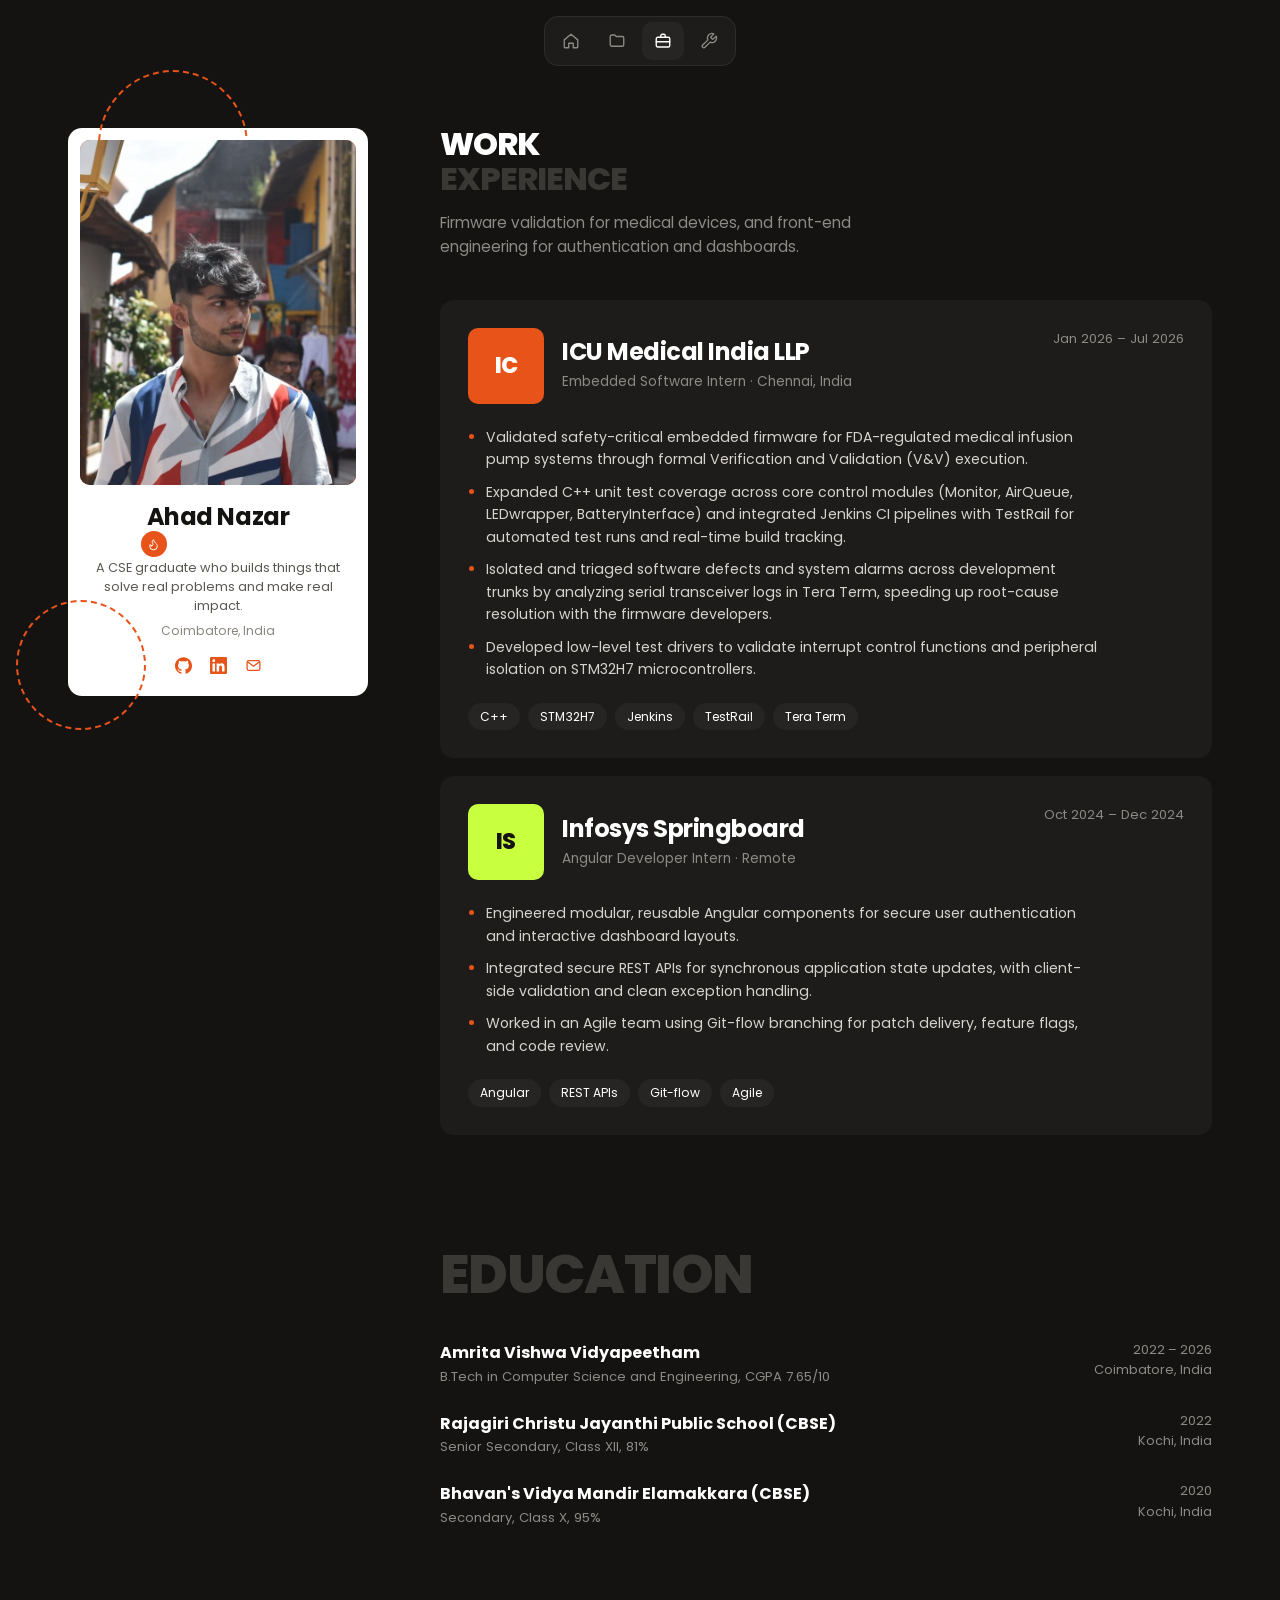
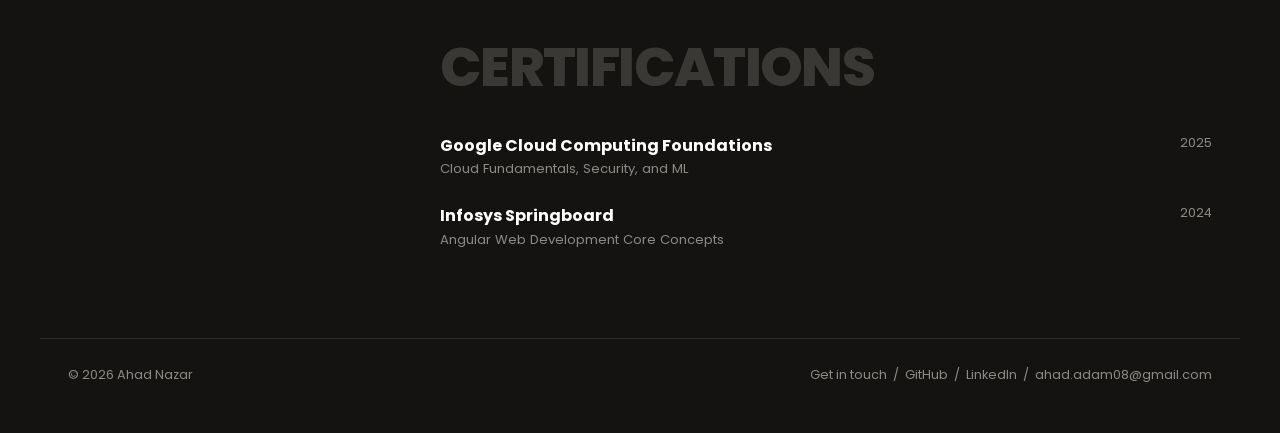
==== experience.html @ 1695bdd3 "Add portfolio" ====
<!DOCTYPE html>
<html lang="en">
<head>
<meta charset="utf-8">
<meta name="viewport" content="width=device-width, initial-scale=1">
<title>Experience | Ahad Nazar</title>
<meta name="description" content="Work experience, education, and certifications of Ahad Nazar.">
<meta property="og:title" content="Experience | Ahad Nazar">
<meta property="og:description" content="Work experience, education, and certifications of Ahad Nazar.">
<meta property="og:type" content="website">
<meta name="theme-color" content="#141312">
<link rel="icon" href="data:image/svg+xml,%3Csvg xmlns='http://www.w3.org/2000/svg' viewBox='0 0 64 64'%3E%3Crect width='64' height='64' rx='16' fill='%23e8531a'/%3E%3Ctext x='32' y='45' font-family='Arial' font-weight='800' font-size='36' text-anchor='middle' fill='%23141312'%3EA%3C/text%3E%3C/svg%3E">
<link rel="preconnect" href="https://fonts.googleapis.com">
<link rel="preconnect" href="https://fonts.gstatic.com" crossorigin>
<link href="https://fonts.googleapis.com/css2?family=Poppins:wght@400;500;600;700;800&display=swap" rel="stylesheet">
<link rel="stylesheet" href="css/style.css">
<script>document.documentElement.classList.add("js")</script>
</head>
<body>
<nav class="nav" aria-label="Main"><a href="index.html" data-label="Home" aria-label="Home"><svg class="" viewBox="0 0 24 24" fill="none" stroke="currentColor" stroke-width="1.8" stroke-linecap="round" stroke-linejoin="round" aria-hidden="true"><path d="M3 10.5 12 3l9 7.5V20a1 1 0 0 1-1 1h-5v-6H9v6H4a1 1 0 0 1-1-1z"/></svg></a><a href="projects.html" data-label="Projects" aria-label="Projects"><svg class="" viewBox="0 0 24 24" fill="none" stroke="currentColor" stroke-width="1.8" stroke-linecap="round" stroke-linejoin="round" aria-hidden="true"><path d="M3 6a2 2 0 0 1 2-2h4l2 2h8a2 2 0 0 1 2 2v9a2 2 0 0 1-2 2H5a2 2 0 0 1-2-2z"/></svg></a><a href="experience.html" data-label="Experience" aria-label="Experience" aria-current="page"><svg class="" viewBox="0 0 24 24" fill="none" stroke="currentColor" stroke-width="1.8" stroke-linecap="round" stroke-linejoin="round" aria-hidden="true"><rect x="3" y="7" width="18" height="13" rx="2"/><path d="M9 7V5a2 2 0 0 1 2-2h2a2 2 0 0 1 2 2v2M3 13h18"/></svg></a><a href="skills.html" data-label="Skills" aria-label="Skills"><svg class="" viewBox="0 0 24 24" fill="none" stroke="currentColor" stroke-width="1.8" stroke-linecap="round" stroke-linejoin="round" aria-hidden="true"><path d="M14.7 6.3a1 1 0 0 0 0 1.4l1.6 1.6a1 1 0 0 0 1.4 0l3.77-3.77a6 6 0 0 1-7.94 7.94l-6.91 6.91a2.12 2.12 0 0 1-3-3l6.91-6.91a6 6 0 0 1 7.94-7.94l-3.76 3.76z"/></svg></a></nav>

<div class="shell">
  <aside class="profile">
    <div class="profile-card">
      <span class="arc a" aria-hidden="true"></span>
      <span class="arc b" aria-hidden="true"></span>
      <div class="photo">
        <span class="initials" aria-hidden="true">AN</span>
        <img src="assets/photo.jpg" alt="Portrait of Ahad Nazar" onerror="this.remove()">
      </div>
      <div class="profile-body">
        <h2>Ahad Nazar</h2>
        <span class="flame" aria-hidden="true"><svg class="" viewBox="0 0 24 24" fill="none" stroke="currentColor" stroke-width="1.8" stroke-linecap="round" stroke-linejoin="round" aria-hidden="true"><path d="M8.5 14.5A2.5 2.5 0 0 0 11 12c0-1.38-.5-2-1-3-1.072-2.143-.224-4.054 2-6 .5 2.5 2 4.9 4 6.5 2 1.6 3 3.5 3 5.5a7 7 0 1 1-14 0c0-1.153.433-2.294 1-3a2.5 2.5 0 0 0 2.5 2.5z"/></svg></span>
        <p class="tagline">A CSE graduate who builds things that solve real problems and make real impact.</p>
        <p class="meta">Coimbatore, India</p>
        <div class="socials">
          <a href="https://github.com/ahadnazar10" target="_blank" rel="noopener" aria-label="GitHub"><svg viewBox="0 0 24 24" fill="currentColor" aria-hidden="true"><path d="M12 .297c-6.63 0-12 5.373-12 12 0 5.303 3.438 9.8 8.205 11.385.6.113.82-.258.82-.577 0-.285-.01-1.04-.015-2.04-3.338.724-4.042-1.61-4.042-1.61C4.422 18.07 3.633 17.7 3.633 17.7c-1.087-.744.084-.729.084-.729 1.205.084 1.838 1.236 1.838 1.236 1.07 1.835 2.809 1.305 3.495.998.108-.776.417-1.305.76-1.605-2.665-.3-5.466-1.332-5.466-5.93 0-1.31.465-2.38 1.235-3.22-.135-.303-.54-1.523.105-3.176 0 0 1.005-.322 3.3 1.23.96-.267 1.98-.399 3-.405 1.02.006 2.04.138 3 .405 2.28-1.552 3.285-1.23 3.285-1.23.645 1.653.24 2.873.12 3.176.765.84 1.23 1.91 1.23 3.22 0 4.61-2.805 5.625-5.475 5.92.42.36.81 1.096.81 2.22 0 1.606-.015 2.896-.015 3.286 0 .315.21.69.825.57C20.565 22.092 24 17.592 24 12.297c0-6.627-5.373-12-12-12"/></svg></a>
          <a href="https://linkedin.com/in/ahad-nazar-0b8946335" target="_blank" rel="noopener" aria-label="LinkedIn"><svg viewBox="0 0 24 24" fill="currentColor" aria-hidden="true"><path d="M20.447 20.452h-3.554v-5.569c0-1.328-.027-3.037-1.852-3.037-1.853 0-2.136 1.445-2.136 2.939v5.667H9.351V9h3.414v1.561h.046c.477-.9 1.637-1.85 3.37-1.85 3.601 0 4.267 2.37 4.267 5.455v6.286zM5.337 7.433c-1.144 0-2.063-.926-2.063-2.065 0-1.138.92-2.063 2.063-2.063 1.14 0 2.064.925 2.064 2.063 0 1.139-.925 2.065-2.064 2.065zm1.782 13.019H3.555V9h3.564v11.452zM22.225 0H1.771C.792 0 0 .774 0 1.729v20.542C0 23.227.792 24 1.771 24h20.451C23.2 24 24 23.227 24 22.271V1.729C24 .774 23.2 0 22.222 0h.003z"/></svg></a>
          <a href="mailto:ahad.adam08@gmail.com" aria-label="Email"><svg viewBox="0 0 24 24" fill="none" stroke="currentColor" stroke-width="1.8" stroke-linecap="round" stroke-linejoin="round" aria-hidden="true"><rect x="3" y="5" width="18" height="14" rx="2.5"/><path d="m4 7 8 6 8-6"/></svg></a>
        </div>
      </div>
    </div>
  </aside>
  <main>

    <h1 class="title page-title"><span class="line"><span class="w">WORK</span></span><span class="line dim"><span class="w">EXPERIENCE</span></span></h1>
    <p class="page-intro reveal">Firmware validation for medical devices, and front-end engineering for authentication and dashboards.</p>
    <article class="detail reveal"><div class="detail-head"><div class="thumb o">IC</div><div class="grow"><h3>ICU Medical India LLP</h3><p class="sub">Embedded Software Intern &middot; Chennai, India</p></div><span class="when">Jan 2026 – Jul 2026</span></div><ul><li>Validated safety-critical embedded firmware for FDA-regulated medical infusion pump systems through formal Verification and Validation (V&amp;V) execution.</li><li>Expanded C++ unit test coverage across core control modules (Monitor, AirQueue, LEDwrapper, BatteryInterface) and integrated Jenkins CI pipelines with TestRail for automated test runs and real-time build tracking.</li><li>Isolated and triaged software defects and system alarms across development trunks by analyzing serial transceiver logs in Tera Term, speeding up root-cause resolution with the firmware developers.</li><li>Developed low-level test drivers to validate interrupt control functions and peripheral isolation on STM32H7 microcontrollers.</li></ul><div class="chips"><span class="chip">C++</span><span class="chip">STM32H7</span><span class="chip">Jenkins</span><span class="chip">TestRail</span><span class="chip">Tera Term</span></div></article><article class="detail reveal"><div class="detail-head"><div class="thumb l">IS</div><div class="grow"><h3>Infosys Springboard</h3><p class="sub">Angular Developer Intern &middot; Remote</p></div><span class="when">Oct 2024 – Dec 2024</span></div><ul><li>Engineered modular, reusable Angular components for secure user authentication and interactive dashboard layouts.</li><li>Integrated secure REST APIs for synchronous application state updates, with client-side validation and clean exception handling.</li><li>Worked in an Agile team using Git-flow branching for patch delivery, feature flags, and code review.</li></ul><div class="chips"><span class="chip">Angular</span><span class="chip">REST APIs</span><span class="chip">Git-flow</span><span class="chip">Agile</span></div></article>
    <section class="section"><h2 class="title section-title"><span class="line"><span class="w"></span></span><span class="line dim"><span class="w">EDUCATION</span></span></h2><div class="edu"><div class="row reveal"><div><h3>Amrita Vishwa Vidyapeetham</h3><p class="sub">B.Tech in Computer Science and Engineering, CGPA 7.65/10</p></div><span class="when">2022 – 2026<br>Coimbatore, India</span></div><div class="row reveal"><div><h3>Rajagiri Christu Jayanthi Public School (CBSE)</h3><p class="sub">Senior Secondary, Class XII, 81%</p></div><span class="when">2022<br>Kochi, India</span></div><div class="row reveal"><div><h3>Bhavan&#x27;s Vidya Mandir Elamakkara (CBSE)</h3><p class="sub">Secondary, Class X, 95%</p></div><span class="when">2020<br>Kochi, India</span></div></div></section>
    <section class="section"><h2 class="title section-title"><span class="line"><span class="w"></span></span><span class="line dim"><span class="w">CERTIFICATIONS</span></span></h2><div class="edu"><div class="row reveal"><div><h3>Google Cloud Computing Foundations</h3><p class="sub">Cloud Fundamentals, Security, and ML</p></div><span class="when">2025</span></div><div class="row reveal"><div><h3>Infosys Springboard</h3><p class="sub">Angular Web Development Core Concepts</p></div><span class="when">2024</span></div></div></section>
  </main>
</div>

<footer class="footer">
  <span>&copy; <span data-year>2026</span> Ahad Nazar</span>
  <span><a href="index.html#contact">Get in touch</a> &nbsp;/&nbsp; <a href="https://github.com/ahadnazar10" target="_blank" rel="noopener">GitHub</a> &nbsp;/&nbsp; <a href="https://linkedin.com/in/ahad-nazar-0b8946335" target="_blank" rel="noopener">LinkedIn</a> &nbsp;/&nbsp; <a href="mailto:ahad.adam08@gmail.com">ahad.adam08@gmail.com</a></span>
</footer>
<script src="js/main.js"></script>
</body>
</html>
---- css/style.css ----
/* ==========================================================
   Ahad Nazar — Portfolio
   Edit the variables below to re-theme the whole site.
   ========================================================== */
:root {
  --bg: #141312;
  --surface: #1d1c1a;
  --surface-2: #272523;
  --line: #2f2d2a;
  --text: #ffffff;
  --muted: #8d8984;
  --dim: #3a3835;          /* second word of every heading */
  --orange: #e8531a;
  --lime: #c8ff3e;
  --ink: #141312;
  --card: #ffffff;
  --ease: cubic-bezier(.2, .8, .2, 1);
  --font: "Poppins", system-ui, -apple-system, "Segoe UI", Roboto, sans-serif;
}

@view-transition { navigation: auto; }

*, *::before, *::after { box-sizing: border-box; }
html { scroll-behavior: smooth; -webkit-text-size-adjust: 100%; }
body {
  margin: 0; background: var(--bg); color: var(--text);
  font-family: var(--font); font-size: 1rem; line-height: 1.6;
  -webkit-font-smoothing: antialiased; overflow-x: hidden;
}
img, svg { max-width: 100%; }
a { color: inherit; text-decoration: none; }
p { margin: 0; }
h1, h2, h3 { margin: 0; font-weight: 700; }
:focus-visible { outline: 2px solid var(--lime); outline-offset: 3px; border-radius: 6px; }
::selection { background: var(--orange); color: #fff; }

/* ---------- Icon-only navigation ---------- */
.nav {
  position: fixed; top: 16px; left: 50%; transform: translateX(-50%);
  z-index: 50; display: flex; gap: 4px; padding: 5px;
  background: var(--surface); border: 1px solid var(--line); border-radius: 14px;
  animation: navIn .7s var(--ease) both;
}
.nav a {
  position: relative; width: 42px; height: 38px; display: grid; place-items: center;
  border-radius: 10px; color: var(--muted); transition: color .2s, background .2s, transform .2s;
}
.nav a svg { width: 18px; height: 18px; }
.nav a:hover { color: #fff; transform: translateY(-2px); }
.nav a[aria-current="page"] { background: var(--surface-2); color: #fff; }
.nav a::after {
  content: attr(data-label); position: absolute; top: calc(100% + 10px); left: 50%;
  transform: translate(-50%, -4px); opacity: 0; pointer-events: none; white-space: nowrap;
  background: #fff; color: var(--ink); font-size: .72rem; font-weight: 600;
  padding: 4px 10px; border-radius: 7px; transition: opacity .2s, transform .2s;
}
.nav a:hover::after, .nav a:focus-visible::after { opacity: 1; transform: translate(-50%, 0); }
@keyframes navIn { from { opacity: 0; transform: translate(-50%, -24px); } to { opacity: 1; transform: translate(-50%, 0); } }

/* ---------- Page shell ---------- */
.shell {
  max-width: 1200px; margin: 0 auto; padding: 128px 28px 40px;
  display: grid; grid-template-columns: 300px minmax(0, 1fr); gap: 72px; align-items: start;
}
main { min-width: 0; }

/* ---------- Profile card ---------- */
.profile { position: sticky; top: 100px; animation: cardIn 1s var(--ease) .1s both; }
@keyframes cardIn {
  from { opacity: 0; transform: translateY(-36px) rotate(-3deg); }
  to   { opacity: 1; transform: none; }
}
.profile-card {
  position: relative; background: var(--card); color: var(--ink);
  border-radius: 14px; padding: 12px 12px 22px; text-align: center;
  transition: transform .25s ease-out; will-change: transform;
}
.arc {
  position: absolute; border: 2px dashed var(--orange); border-radius: 50%;
  z-index: 0; pointer-events: none; animation: spin 40s linear infinite;
}
.arc.a { width: 150px; height: 150px; top: -58px; left: 30px; }
.arc.b { width: 130px; height: 130px; bottom: -34px; left: -52px; animation-direction: reverse; animation-duration: 55s; }
@keyframes spin { to { transform: rotate(360deg); } }

.photo {
  position: relative; z-index: 1; aspect-ratio: 4 / 5; border-radius: 10px; overflow: hidden;
  background: radial-gradient(120% 90% at 50% 15%, #e8531a 0%, #b8360a 55%, #7a2205 100%);
  display: grid; place-items: end center;
}
.photo .initials {
  font-weight: 800; font-size: 6.6rem; line-height: .8; letter-spacing: -.05em;
  color: var(--ink); padding-bottom: 8px; animation: float 5s ease-in-out infinite;
}
@keyframes float { 50% { transform: translateY(-6px); } }
.photo img { position: absolute; inset: 0; width: 100%; height: 100%; object-fit: cover; object-position: 50% 25%; }

.profile-body { position: relative; z-index: 1; padding: 18px 8px 0; }
.profile-body h2 { font-size: 1.5rem; font-weight: 700; letter-spacing: -.02em; line-height: 1.2; }
.flame {
  position: absolute; left: 22%; top: 46px; width: 26px; height: 26px; border-radius: 50%;
  background: var(--orange); color: #fff; display: grid; place-items: center;
  animation: pulse 2.2s ease-in-out infinite;
}
.flame svg { width: 13px; height: 13px; }
@keyframes pulse {
  0%, 100% { box-shadow: 0 0 0 0 rgba(232, 83, 26, .55); }
  50% { box-shadow: 0 0 0 9px rgba(232, 83, 26, 0); }
}
.tagline { margin-top: 26px; color: #5b5853; font-size: .8rem; line-height: 1.5; }
.meta { margin-top: 6px; color: #8a867f; font-size: .76rem; }
.socials { display: flex; justify-content: center; gap: 18px; margin-top: 16px; }
.socials a { color: var(--orange); display: grid; place-items: center; transition: transform .25s var(--ease), color .2s; }
.socials a:hover { transform: translateY(-4px) scale(1.15); color: var(--ink); }
.socials svg { width: 17px; height: 17px; }

/* ---------- Titles (masked line reveal) ---------- */
.title { text-transform: uppercase; font-weight: 800; letter-spacing: -.03em; line-height: 1; }
.title .line { display: block; overflow: hidden; padding-bottom: .08em; }
.title .line.dim { color: var(--dim); }
.title .w { display: block; }
.js .title .w { transform: translateY(110%); }
.js .title.in .w { transform: none; transition: transform .95s var(--ease); }
.js .title.in .line:nth-child(2) .w { transition-delay: .12s; }
.js .title.in .line:nth-child(3) .w { transition-delay: .24s; }

.hero .title { font-size: clamp(2.3rem, 7vw, 5rem); line-height: .98; }
.section-title { font-size: clamp(2.2rem, 5vw, 3.4rem); margin-bottom: 34px; }
.page-title { margin-bottom: 14px; }
.page-intro { color: var(--muted); max-width: 52ch; margin-bottom: 40px; font-size: .95rem; }

/* ---------- Scroll / load reveal ---------- */
.js .reveal { opacity: 0; transform: translateY(28px); }
.js .reveal.in {
  opacity: 1; transform: none;
  transition: opacity .8s var(--ease), transform .8s var(--ease);
  transition-delay: calc(var(--i, 0) * 90ms);
}

/* ---------- Hero ---------- */
.lead { margin-top: 22px; max-width: 44ch; font-size: .86rem; color: var(--muted); line-height: 1.7; }
.stats { display: flex; gap: 34px; margin-top: 40px; flex-wrap: wrap; }
.stat .num { font-size: clamp(2.2rem, 4.2vw, 3rem); font-weight: 600; letter-spacing: -.03em; line-height: 1; }
.stat .label { margin-top: 8px; font-size: .62rem; letter-spacing: .06em; text-transform: uppercase; color: var(--muted); line-height: 1.4; }

.cards { display: grid; grid-template-columns: 1fr 1fr; gap: 16px; margin-top: 44px; }
.link-card {
  position: relative; overflow: hidden; min-height: 150px; padding: 18px 18px 16px;
  border-radius: 8px; display: flex; flex-direction: column; justify-content: space-between;
  transition: transform .4s var(--ease), box-shadow .4s var(--ease);
}
.link-card::before { content: ""; position: absolute; inset: 0; background-repeat: repeat; animation: drift 14s linear infinite; }
.link-card > * { position: relative; }
.link-card:hover { transform: translateY(-8px) rotate(-.6deg); }
.link-card.orange { background: var(--orange); color: #fff; }
.link-card.orange:hover { box-shadow: 0 18px 40px -14px rgba(232, 83, 26, .6); }
.link-card.orange::before {
  background-image: url("data:image/svg+xml,%3Csvg xmlns='http://www.w3.org/2000/svg' width='180' height='70'%3E%3Cpath d='M0 35Q45 0 90 35T180 35' fill='none' stroke='white' stroke-opacity='.2' stroke-width='3'/%3E%3C/svg%3E");
}
.link-card.lime { background: var(--lime); color: var(--ink); }
.link-card.lime:hover { box-shadow: 0 18px 40px -14px rgba(200, 255, 62, .5); }
.link-card.lime::before {
  background-image: url("data:image/svg+xml,%3Csvg xmlns='http://www.w3.org/2000/svg' width='120' height='120'%3E%3Cpolyline points='0,70 30,20 60,70 90,20 120,70' fill='none' stroke='%231a6b52' stroke-opacity='.22' stroke-width='6'/%3E%3C/svg%3E");
}
@keyframes drift { to { background-position: 180px 0; } }
.link-card .ic { width: 22px; height: 22px; }
.link-card .bottom { display: flex; justify-content: space-between; align-items: flex-end; gap: 12px; }
.link-card .txt { font-size: .82rem; font-weight: 600; text-transform: uppercase; line-height: 1.35; letter-spacing: .01em; }
.link-card .btn-sq {
  flex: none; width: 26px; height: 26px; border: 1.5px solid currentColor; border-radius: 6px;
  display: grid; place-items: center; transition: background .25s, color .25s, transform .3s var(--ease);
}
.link-card .btn-sq svg { width: 13px; height: 13px; }
.link-card.orange:hover .btn-sq { background: #fff; color: var(--orange); transform: translateX(4px); }
.link-card.lime:hover .btn-sq { background: var(--ink); color: var(--lime); transform: translateX(4px); }

/* ---------- Sections and item rows ---------- */
.section { margin-top: 108px; }
.items { display: grid; gap: 26px; }
.item {
  display: grid; grid-template-columns: 76px minmax(0, 1fr) auto; gap: 8px 20px; align-items: center;
}
.item .thumb { transition: transform .45s var(--ease); }
.item:hover .thumb { transform: scale(1.08) rotate(-3deg); }
.item h3 { font-size: 1.05rem; font-weight: 700; letter-spacing: -.01em; line-height: 1.25; transition: color .2s; }
.item:hover h3 { color: var(--orange); }
.item .sub { color: var(--muted); font-size: .8rem; margin-top: 2px; }
.item .desc { color: var(--muted); font-size: .8rem; margin-top: 6px; max-width: 60ch; }
.item .arr { align-self: start; color: var(--orange); width: 16px; height: 16px; transition: transform .3s var(--ease); }
.item:hover .arr { transform: translate(4px, -4px); }
.item.static { grid-template-columns: minmax(0, 1fr); }

.thumb {
  width: 76px; height: 76px; border-radius: 10px; overflow: hidden; flex: none;
  display: grid; place-items: center; font-weight: 800; font-size: 1.4rem; letter-spacing: -.04em; color: var(--ink);
}
.thumb svg { width: 100%; height: 100%; display: block; }
.thumb.o { background: var(--orange); color: #fff; }
.thumb.l { background: var(--lime); }
.thumb.w { background: #fff; }

/* thumbnail micro-animations */
.sig { fill: #3a3835; animation: sig 3.6s infinite; }
.sig.s2 { animation-delay: 1.2s; } .sig.s3 { animation-delay: 2.4s; }
@keyframes sig { 0%, 30% { fill: #e8531a; } 33%, 100% { fill: #3a3835; } }
.car { animation: car 4.2s linear infinite; }
@keyframes car { from { transform: translateX(0); } to { transform: translateX(120px); } }
.ping { transform-box: fill-box; transform-origin: center; animation: ping 2.4s ease-out infinite; }
@keyframes ping { from { transform: scale(1); opacity: .8; } to { transform: scale(2.1); opacity: 0; } }

.pill {
  display: inline-block; margin-top: 10px; padding: 2px 11px; border-radius: 999px;
  border: 1px solid var(--orange); color: var(--orange); font-size: .7rem; font-weight: 500;
}

/* ---------- Tools ---------- */
.tools { display: grid; grid-template-columns: repeat(2, minmax(0, 1fr)); gap: 12px; }
.tool {
  display: flex; align-items: center; gap: 14px; padding: 12px; border-radius: 12px;
  background: var(--surface); border: 1px solid transparent;
  transition: transform .3s var(--ease), border-color .3s, background .3s;
}
.tool:hover { transform: translateY(-4px); border-color: var(--line); background: var(--surface-2); }
.tool .thumb { width: 44px; height: 44px; border-radius: 10px; font-size: .85rem; }
.tool b { display: block; font-weight: 600; font-size: .92rem; line-height: 1.25; }
.tool small { color: var(--muted); font-size: .76rem; }
.tools-group { margin-top: 44px; }
.tools-group:first-of-type { margin-top: 0; }
.tools-group h3 { font-size: .95rem; margin-bottom: 14px; color: var(--muted); font-weight: 600; }
.see-all { display: inline-block; margin-top: 20px; color: var(--orange); font-size: .85rem; font-weight: 600; }
.see-all::after { content: ""; display: block; height: 2px; background: currentColor; transform: scaleX(0); transform-origin: left; transition: transform .35s var(--ease); }
.see-all:hover::after { transform: scaleX(1); }

/* ---------- Detail cards ---------- */
.detail { background: var(--surface); border-radius: 14px; padding: 28px; margin-bottom: 18px; transition: transform .4s var(--ease); }
.detail:hover { transform: translateY(-4px); }
.detail-head { display: flex; gap: 18px; align-items: center; }
.detail-head .grow { flex: 1; min-width: 0; }
.detail h3 { font-size: clamp(1.15rem, 2.4vw, 1.5rem); letter-spacing: -.02em; line-height: 1.2; }
.detail .sub { color: var(--muted); margin-top: 4px; font-size: .85rem; }
.detail .when { color: var(--muted); font-size: .82rem; white-space: nowrap; align-self: flex-start; }
.detail ul { margin: 22px 0 0; padding-left: 1.1rem; display: grid; gap: 10px; color: #d6d2cc; font-size: .88rem; max-width: 70ch; }
.detail li::marker { color: var(--orange); }
.chips { display: flex; flex-wrap: wrap; gap: 8px; margin-top: 22px; }
.chip { padding: 4px 12px; border-radius: 999px; background: var(--surface-2); font-size: .76rem; transition: background .2s, color .2s; }
.chip:hover { background: var(--lime); color: var(--ink); }
.btn-lime {
  display: inline-flex; margin-top: 24px; padding: 10px 22px; border-radius: 999px;
  background: var(--lime); color: var(--ink); font-weight: 600; font-size: .85rem;
  transition: transform .3s var(--ease), box-shadow .3s;
}
.btn-lime:hover { transform: translateY(-3px); box-shadow: 0 12px 26px -12px rgba(200, 255, 62, .6); }

.edu { display: grid; gap: 24px; }
.edu .row { display: flex; justify-content: space-between; gap: 20px; }
.edu h3 { font-size: 1rem; }
.edu .sub { color: var(--muted); font-size: .82rem; }
.edu .when { color: var(--muted); font-size: .8rem; text-align: right; white-space: nowrap; }

/* ---------- Contact ---------- */
.contact-form { display: grid; gap: 14px; max-width: 620px; }
.contact-form .two { display: grid; grid-template-columns: 1fr 1fr; gap: 14px; }
.contact-form label { display: grid; gap: 6px; font-size: .8rem; color: var(--muted); }
.contact-form input, .contact-form select, .contact-form textarea {
  width: 100%; padding: 13px 15px; border-radius: 10px; border: 1px solid var(--line);
  background: var(--surface); color: var(--text); font: inherit; font-size: .9rem;
  transition: border-color .2s, box-shadow .2s;
}
.contact-form textarea { min-height: 130px; resize: vertical; }
.contact-form input:focus, .contact-form select:focus, .contact-form textarea:focus {
  outline: none; border-color: var(--orange); box-shadow: 0 0 0 3px rgba(232, 83, 26, .25);
}
.contact-form button {
  justify-self: start; padding: 13px 30px; border: 0; border-radius: 999px; background: var(--orange);
  color: var(--ink); font: inherit; font-weight: 700; font-size: .9rem; cursor: pointer;
  transition: transform .3s var(--ease), background .2s;
}
.contact-form button:hover { transform: translateY(-3px); background: var(--lime); }
.form-note { color: var(--muted); font-size: .76rem; }

/* ---------- Footer ---------- */
.footer {
  max-width: 1200px; margin: 48px auto 0; padding: 26px 28px 48px; border-top: 1px solid var(--line);
  display: flex; justify-content: space-between; gap: 12px; flex-wrap: wrap; color: var(--muted); font-size: .8rem;
}
.footer a { transition: color .2s; }
.footer a:hover { color: var(--orange); }

/* ---------- Responsive ---------- */
@media (max-width: 980px) {
  .shell { grid-template-columns: 1fr; gap: 64px; padding-top: 112px; }
  .profile { position: static; max-width: 320px; }
  .arc.b { left: -30px; }
}
@media (max-width: 640px) {
  .shell { padding: 104px 20px 32px; }
  .profile { max-width: none; }
  .photo { aspect-ratio: 1 / 1; }
  .cards { grid-template-columns: 1fr; }
  .tools, .contact-form .two { grid-template-columns: 1fr; }
  .item { grid-template-columns: 64px minmax(0, 1fr); }
  .item .thumb { width: 64px; height: 64px; }
  .item .arr { display: none; }
  .detail { padding: 22px; }
  .detail-head { flex-wrap: wrap; }
  .section { margin-top: 84px; }
  .stats { gap: 24px; }
}
@media (prefers-reduced-motion: reduce) {
  html { scroll-behavior: auto; }
  *, *::before, *::after { animation: none !important; transition: none !important; }
  .js .title .w, .js .reveal { transform: none; opacity: 1; }
}
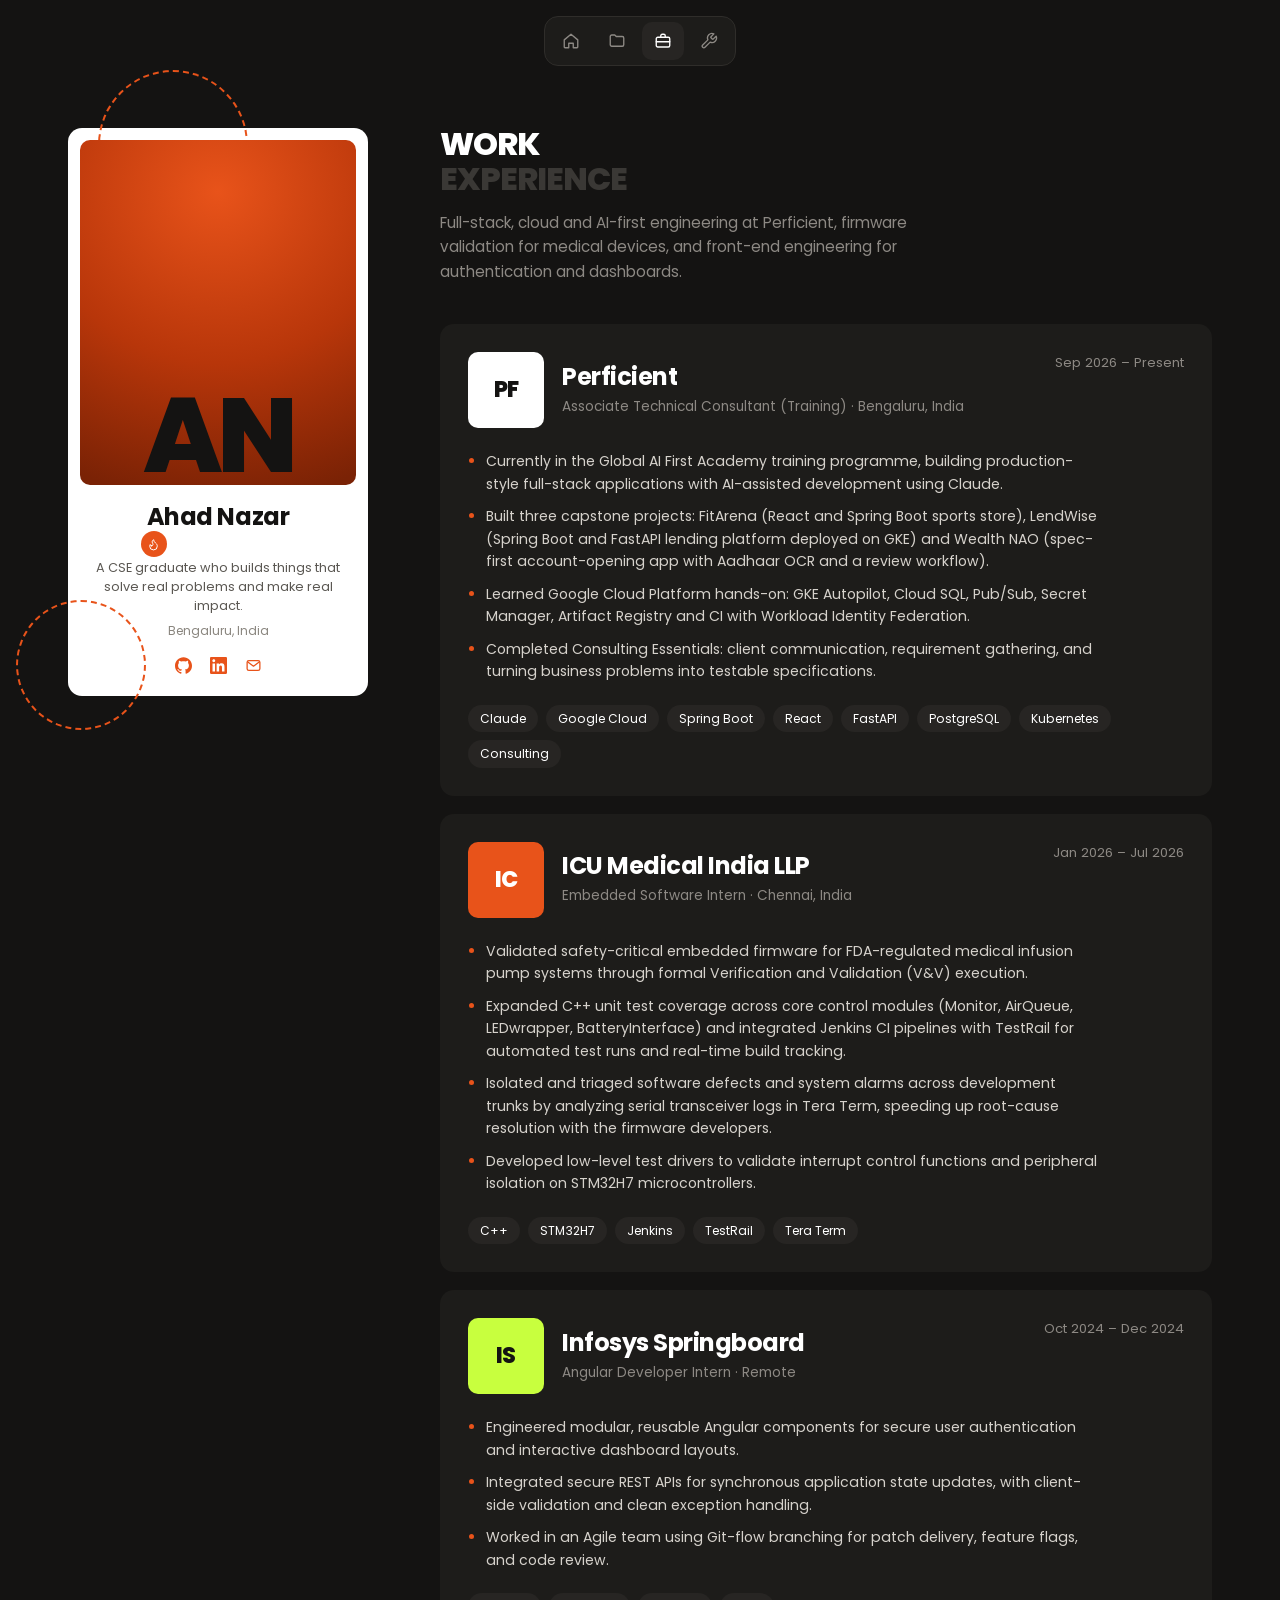
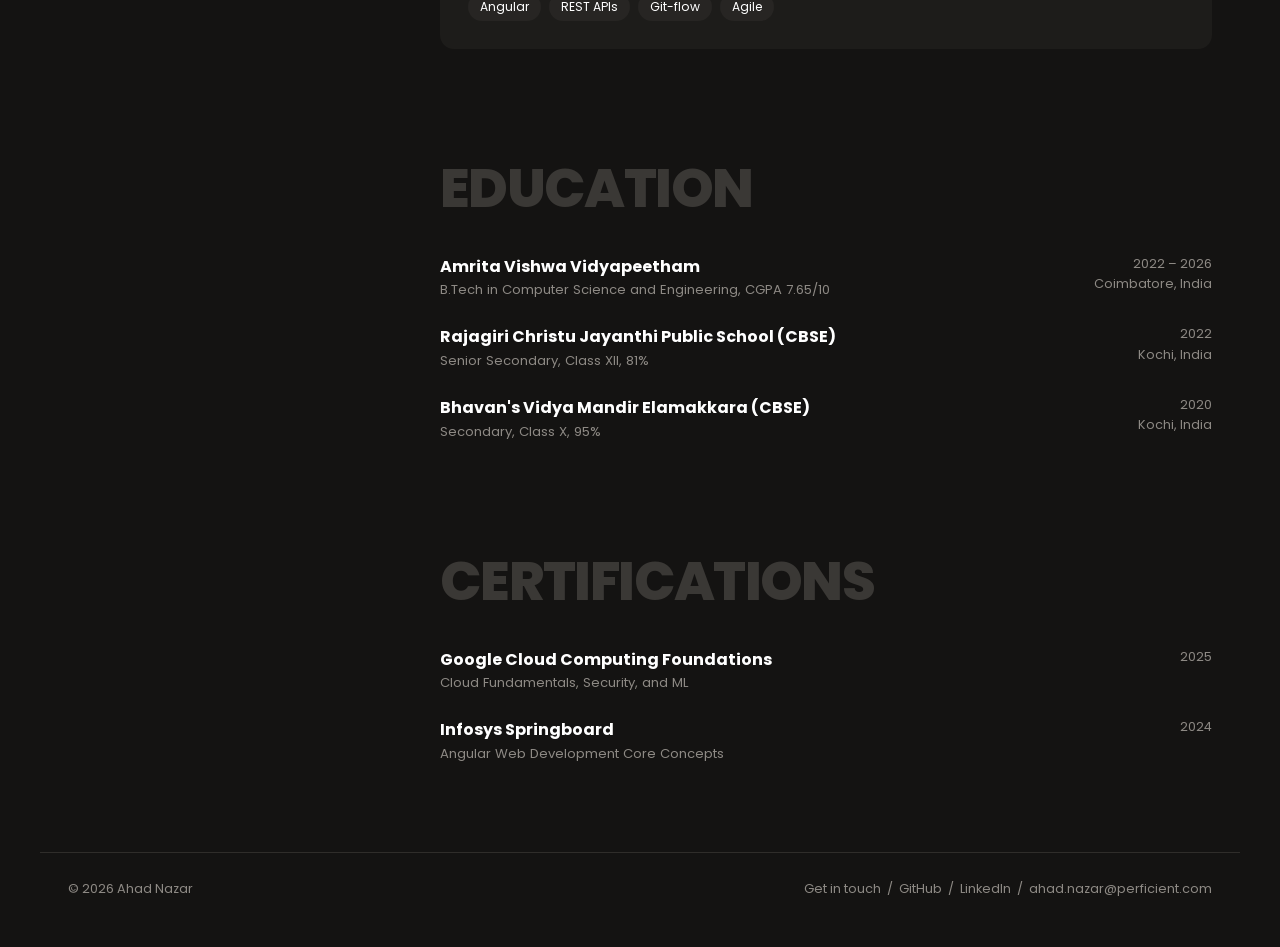
==== commit b4ddd88b: "Add files via upload" ====
--- a/experience.html
+++ b/experience.html
@@ -26,17 +26,17 @@
       <span class="arc b" aria-hidden="true"></span>
       <div class="photo">
         <span class="initials" aria-hidden="true">AN</span>
-        <img src="assets/photo.jpg" alt="Portrait of Ahad Nazar" onerror="this.remove()">
+        <img src="assets/Passport%20size%20photo_Ahad%20Nazar.jpeg" alt="Portrait of Ahad Nazar" onerror="this.remove()">
       </div>
       <div class="profile-body">
         <h2>Ahad Nazar</h2>
         <span class="flame" aria-hidden="true"><svg class="" viewBox="0 0 24 24" fill="none" stroke="currentColor" stroke-width="1.8" stroke-linecap="round" stroke-linejoin="round" aria-hidden="true"><path d="M8.5 14.5A2.5 2.5 0 0 0 11 12c0-1.38-.5-2-1-3-1.072-2.143-.224-4.054 2-6 .5 2.5 2 4.9 4 6.5 2 1.6 3 3.5 3 5.5a7 7 0 1 1-14 0c0-1.153.433-2.294 1-3a2.5 2.5 0 0 0 2.5 2.5z"/></svg></span>
         <p class="tagline">A CSE graduate who builds things that solve real problems and make real impact.</p>
-        <p class="meta">Coimbatore, India</p>
+        <p class="meta">Bengaluru, India</p>
         <div class="socials">
-          <a href="https://github.com/ahadnazar10" target="_blank" rel="noopener" aria-label="GitHub"><svg viewBox="0 0 24 24" fill="currentColor" aria-hidden="true"><path d="M12 .297c-6.63 0-12 5.373-12 12 0 5.303 3.438 9.8 8.205 11.385.6.113.82-.258.82-.577 0-.285-.01-1.04-.015-2.04-3.338.724-4.042-1.61-4.042-1.61C4.422 18.07 3.633 17.7 3.633 17.7c-1.087-.744.084-.729.084-.729 1.205.084 1.838 1.236 1.838 1.236 1.07 1.835 2.809 1.305 3.495.998.108-.776.417-1.305.76-1.605-2.665-.3-5.466-1.332-5.466-5.93 0-1.31.465-2.38 1.235-3.22-.135-.303-.54-1.523.105-3.176 0 0 1.005-.322 3.3 1.23.96-.267 1.98-.399 3-.405 1.02.006 2.04.138 3 .405 2.28-1.552 3.285-1.23 3.285-1.23.645 1.653.24 2.873.12 3.176.765.84 1.23 1.91 1.23 3.22 0 4.61-2.805 5.625-5.475 5.92.42.36.81 1.096.81 2.22 0 1.606-.015 2.896-.015 3.286 0 .315.21.69.825.57C20.565 22.092 24 17.592 24 12.297c0-6.627-5.373-12-12-12"/></svg></a>
+          <a href="https://github.com/ahad-nazar_prft" target="_blank" rel="noopener" aria-label="GitHub"><svg viewBox="0 0 24 24" fill="currentColor" aria-hidden="true"><path d="M12 .297c-6.63 0-12 5.373-12 12 0 5.303 3.438 9.8 8.205 11.385.6.113.82-.258.82-.577 0-.285-.01-1.04-.015-2.04-3.338.724-4.042-1.61-4.042-1.61C4.422 18.07 3.633 17.7 3.633 17.7c-1.087-.744.084-.729.084-.729 1.205.084 1.838 1.236 1.838 1.236 1.07 1.835 2.809 1.305 3.495.998.108-.776.417-1.305.76-1.605-2.665-.3-5.466-1.332-5.466-5.93 0-1.31.465-2.38 1.235-3.22-.135-.303-.54-1.523.105-3.176 0 0 1.005-.322 3.3 1.23.96-.267 1.98-.399 3-.405 1.02.006 2.04.138 3 .405 2.28-1.552 3.285-1.23 3.285-1.23.645 1.653.24 2.873.12 3.176.765.84 1.23 1.91 1.23 3.22 0 4.61-2.805 5.625-5.475 5.92.42.36.81 1.096.81 2.22 0 1.606-.015 2.896-.015 3.286 0 .315.21.69.825.57C20.565 22.092 24 17.592 24 12.297c0-6.627-5.373-12-12-12"/></svg></a>
           <a href="https://linkedin.com/in/ahad-nazar-0b8946335" target="_blank" rel="noopener" aria-label="LinkedIn"><svg viewBox="0 0 24 24" fill="currentColor" aria-hidden="true"><path d="M20.447 20.452h-3.554v-5.569c0-1.328-.027-3.037-1.852-3.037-1.853 0-2.136 1.445-2.136 2.939v5.667H9.351V9h3.414v1.561h.046c.477-.9 1.637-1.85 3.37-1.85 3.601 0 4.267 2.37 4.267 5.455v6.286zM5.337 7.433c-1.144 0-2.063-.926-2.063-2.065 0-1.138.92-2.063 2.063-2.063 1.14 0 2.064.925 2.064 2.063 0 1.139-.925 2.065-2.064 2.065zm1.782 13.019H3.555V9h3.564v11.452zM22.225 0H1.771C.792 0 0 .774 0 1.729v20.542C0 23.227.792 24 1.771 24h20.451C23.2 24 24 23.227 24 22.271V1.729C24 .774 23.2 0 22.222 0h.003z"/></svg></a>
-          <a href="mailto:ahad.adam08@gmail.com" aria-label="Email"><svg viewBox="0 0 24 24" fill="none" stroke="currentColor" stroke-width="1.8" stroke-linecap="round" stroke-linejoin="round" aria-hidden="true"><rect x="3" y="5" width="18" height="14" rx="2.5"/><path d="m4 7 8 6 8-6"/></svg></a>
+          <a href="mailto:ahad.nazar@perficient.com" aria-label="Email"><svg viewBox="0 0 24 24" fill="none" stroke="currentColor" stroke-width="1.8" stroke-linecap="round" stroke-linejoin="round" aria-hidden="true"><rect x="3" y="5" width="18" height="14" rx="2.5"/><path d="m4 7 8 6 8-6"/></svg></a>
         </div>
       </div>
     </div>
@@ -44,8 +44,8 @@
   <main>
 
     <h1 class="title page-title"><span class="line"><span class="w">WORK</span></span><span class="line dim"><span class="w">EXPERIENCE</span></span></h1>
-    <p class="page-intro reveal">Firmware validation for medical devices, and front-end engineering for authentication and dashboards.</p>
-    <article class="detail reveal"><div class="detail-head"><div class="thumb o">IC</div><div class="grow"><h3>ICU Medical India LLP</h3><p class="sub">Embedded Software Intern &middot; Chennai, India</p></div><span class="when">Jan 2026 – Jul 2026</span></div><ul><li>Validated safety-critical embedded firmware for FDA-regulated medical infusion pump systems through formal Verification and Validation (V&amp;V) execution.</li><li>Expanded C++ unit test coverage across core control modules (Monitor, AirQueue, LEDwrapper, BatteryInterface) and integrated Jenkins CI pipelines with TestRail for automated test runs and real-time build tracking.</li><li>Isolated and triaged software defects and system alarms across development trunks by analyzing serial transceiver logs in Tera Term, speeding up root-cause resolution with the firmware developers.</li><li>Developed low-level test drivers to validate interrupt control functions and peripheral isolation on STM32H7 microcontrollers.</li></ul><div class="chips"><span class="chip">C++</span><span class="chip">STM32H7</span><span class="chip">Jenkins</span><span class="chip">TestRail</span><span class="chip">Tera Term</span></div></article><article class="detail reveal"><div class="detail-head"><div class="thumb l">IS</div><div class="grow"><h3>Infosys Springboard</h3><p class="sub">Angular Developer Intern &middot; Remote</p></div><span class="when">Oct 2024 – Dec 2024</span></div><ul><li>Engineered modular, reusable Angular components for secure user authentication and interactive dashboard layouts.</li><li>Integrated secure REST APIs for synchronous application state updates, with client-side validation and clean exception handling.</li><li>Worked in an Agile team using Git-flow branching for patch delivery, feature flags, and code review.</li></ul><div class="chips"><span class="chip">Angular</span><span class="chip">REST APIs</span><span class="chip">Git-flow</span><span class="chip">Agile</span></div></article>
+    <p class="page-intro reveal">Full-stack, cloud and AI-first engineering at Perficient, firmware validation for medical devices, and front-end engineering for authentication and dashboards.</p>
+    <article class="detail reveal"><div class="detail-head"><div class="thumb w">PF</div><div class="grow"><h3>Perficient</h3><p class="sub">Associate Technical Consultant (Training) &middot; Bengaluru, India</p></div><span class="when">Sep 2026 – Present</span></div><ul><li>Currently in the Global AI First Academy training programme, building production-style full-stack applications with AI-assisted development using Claude.</li><li>Built three capstone projects: FitArena (React and Spring Boot sports store), LendWise (Spring Boot and FastAPI lending platform deployed on GKE) and Wealth NAO (spec-first account-opening app with Aadhaar OCR and a review workflow).</li><li>Learned Google Cloud Platform hands-on: GKE Autopilot, Cloud SQL, Pub/Sub, Secret Manager, Artifact Registry and CI with Workload Identity Federation.</li><li>Completed Consulting Essentials: client communication, requirement gathering, and turning business problems into testable specifications.</li></ul><div class="chips"><span class="chip">Claude</span><span class="chip">Google Cloud</span><span class="chip">Spring Boot</span><span class="chip">React</span><span class="chip">FastAPI</span><span class="chip">PostgreSQL</span><span class="chip">Kubernetes</span><span class="chip">Consulting</span></div></article><article class="detail reveal"><div class="detail-head"><div class="thumb o">IC</div><div class="grow"><h3>ICU Medical India LLP</h3><p class="sub">Embedded Software Intern &middot; Chennai, India</p></div><span class="when">Jan 2026 – Jul 2026</span></div><ul><li>Validated safety-critical embedded firmware for FDA-regulated medical infusion pump systems through formal Verification and Validation (V&amp;V) execution.</li><li>Expanded C++ unit test coverage across core control modules (Monitor, AirQueue, LEDwrapper, BatteryInterface) and integrated Jenkins CI pipelines with TestRail for automated test runs and real-time build tracking.</li><li>Isolated and triaged software defects and system alarms across development trunks by analyzing serial transceiver logs in Tera Term, speeding up root-cause resolution with the firmware developers.</li><li>Developed low-level test drivers to validate interrupt control functions and peripheral isolation on STM32H7 microcontrollers.</li></ul><div class="chips"><span class="chip">C++</span><span class="chip">STM32H7</span><span class="chip">Jenkins</span><span class="chip">TestRail</span><span class="chip">Tera Term</span></div></article><article class="detail reveal"><div class="detail-head"><div class="thumb l">IS</div><div class="grow"><h3>Infosys Springboard</h3><p class="sub">Angular Developer Intern &middot; Remote</p></div><span class="when">Oct 2024 – Dec 2024</span></div><ul><li>Engineered modular, reusable Angular components for secure user authentication and interactive dashboard layouts.</li><li>Integrated secure REST APIs for synchronous application state updates, with client-side validation and clean exception handling.</li><li>Worked in an Agile team using Git-flow branching for patch delivery, feature flags, and code review.</li></ul><div class="chips"><span class="chip">Angular</span><span class="chip">REST APIs</span><span class="chip">Git-flow</span><span class="chip">Agile</span></div></article>
     <section class="section"><h2 class="title section-title"><span class="line"><span class="w"></span></span><span class="line dim"><span class="w">EDUCATION</span></span></h2><div class="edu"><div class="row reveal"><div><h3>Amrita Vishwa Vidyapeetham</h3><p class="sub">B.Tech in Computer Science and Engineering, CGPA 7.65/10</p></div><span class="when">2022 – 2026<br>Coimbatore, India</span></div><div class="row reveal"><div><h3>Rajagiri Christu Jayanthi Public School (CBSE)</h3><p class="sub">Senior Secondary, Class XII, 81%</p></div><span class="when">2022<br>Kochi, India</span></div><div class="row reveal"><div><h3>Bhavan&#x27;s Vidya Mandir Elamakkara (CBSE)</h3><p class="sub">Secondary, Class X, 95%</p></div><span class="when">2020<br>Kochi, India</span></div></div></section>
     <section class="section"><h2 class="title section-title"><span class="line"><span class="w"></span></span><span class="line dim"><span class="w">CERTIFICATIONS</span></span></h2><div class="edu"><div class="row reveal"><div><h3>Google Cloud Computing Foundations</h3><p class="sub">Cloud Fundamentals, Security, and ML</p></div><span class="when">2025</span></div><div class="row reveal"><div><h3>Infosys Springboard</h3><p class="sub">Angular Web Development Core Concepts</p></div><span class="when">2024</span></div></div></section>
   </main>
@@ -53,7 +53,7 @@
 
 <footer class="footer">
   <span>&copy; <span data-year>2026</span> Ahad Nazar</span>
-  <span><a href="index.html#contact">Get in touch</a> &nbsp;/&nbsp; <a href="https://github.com/ahadnazar10" target="_blank" rel="noopener">GitHub</a> &nbsp;/&nbsp; <a href="https://linkedin.com/in/ahad-nazar-0b8946335" target="_blank" rel="noopener">LinkedIn</a> &nbsp;/&nbsp; <a href="mailto:ahad.adam08@gmail.com">ahad.adam08@gmail.com</a></span>
+  <span><a href="index.html#contact">Get in touch</a> &nbsp;/&nbsp; <a href="https://github.com/ahad-nazar_prft" target="_blank" rel="noopener">GitHub</a> &nbsp;/&nbsp; <a href="https://linkedin.com/in/ahad-nazar-0b8946335" target="_blank" rel="noopener">LinkedIn</a> &nbsp;/&nbsp; <a href="mailto:ahad.nazar@perficient.com">ahad.nazar@perficient.com</a></span>
 </footer>
 <script src="js/main.js"></script>
 </body>
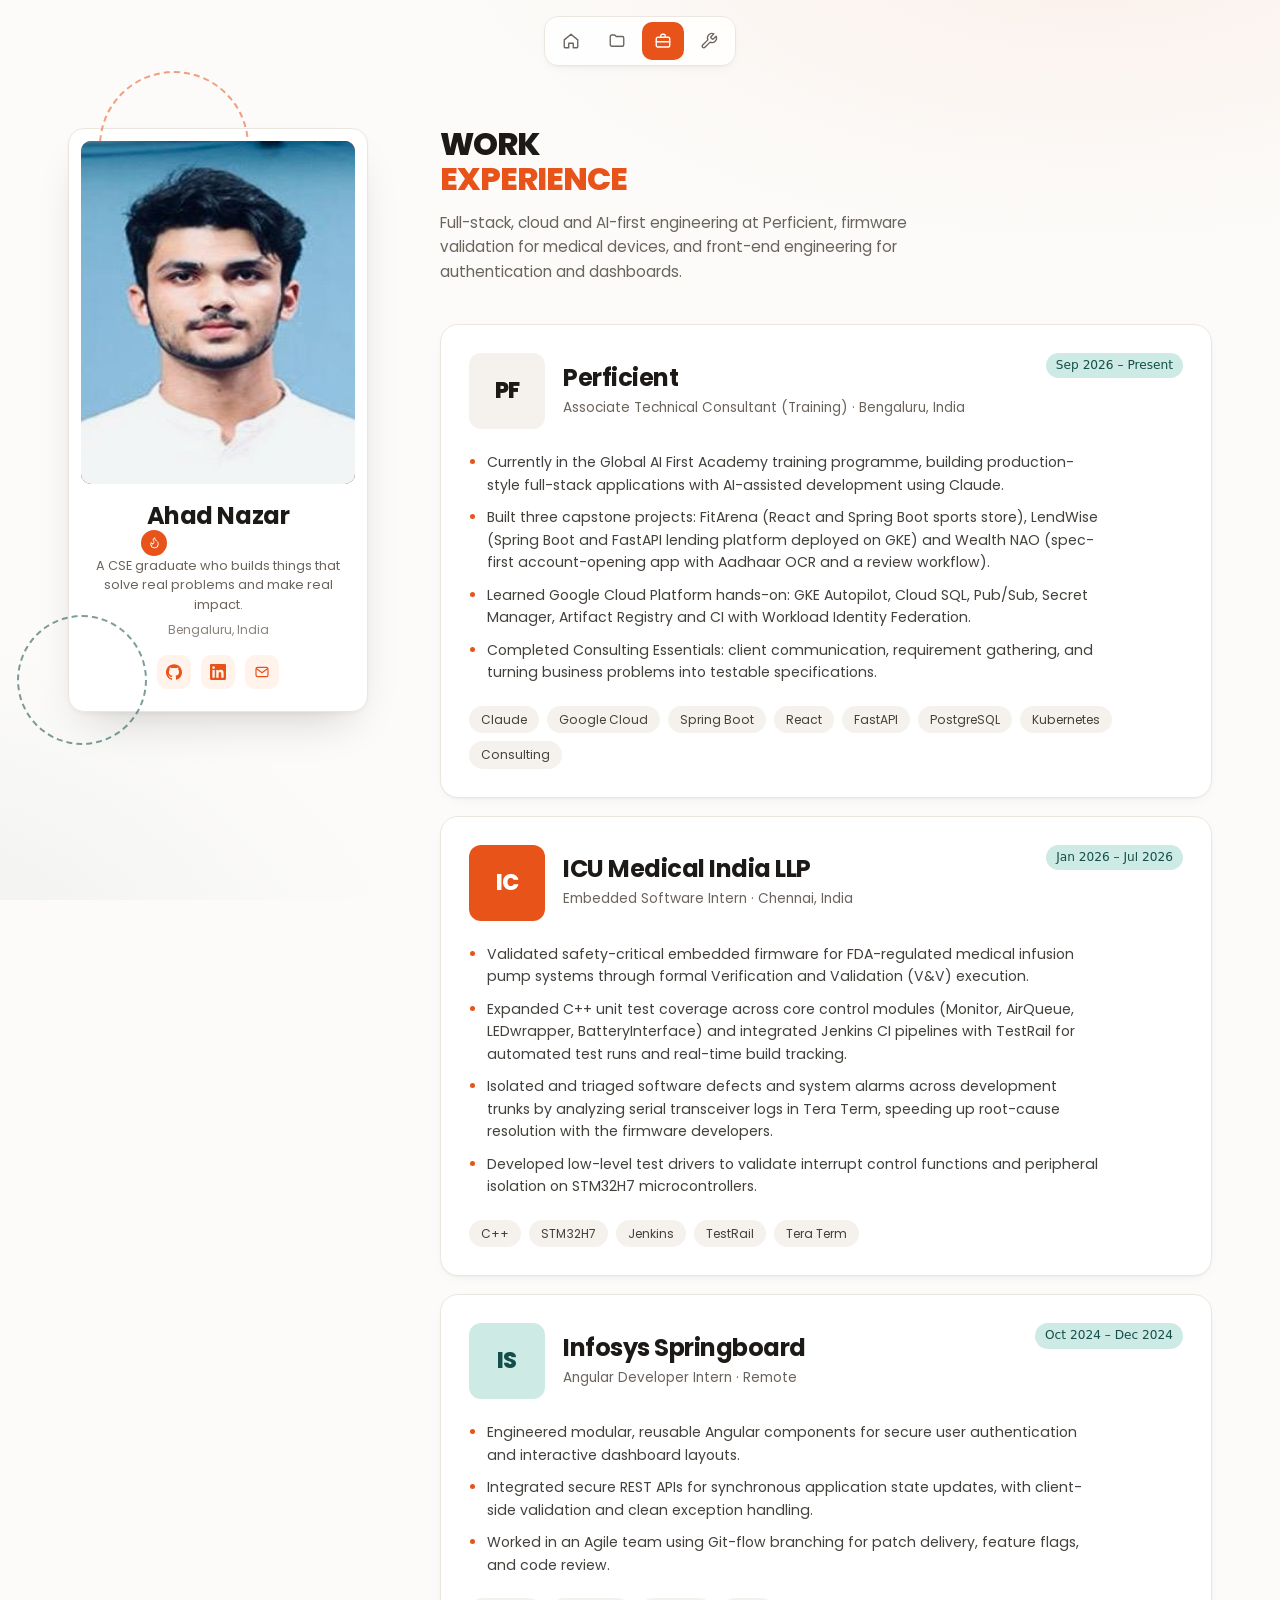
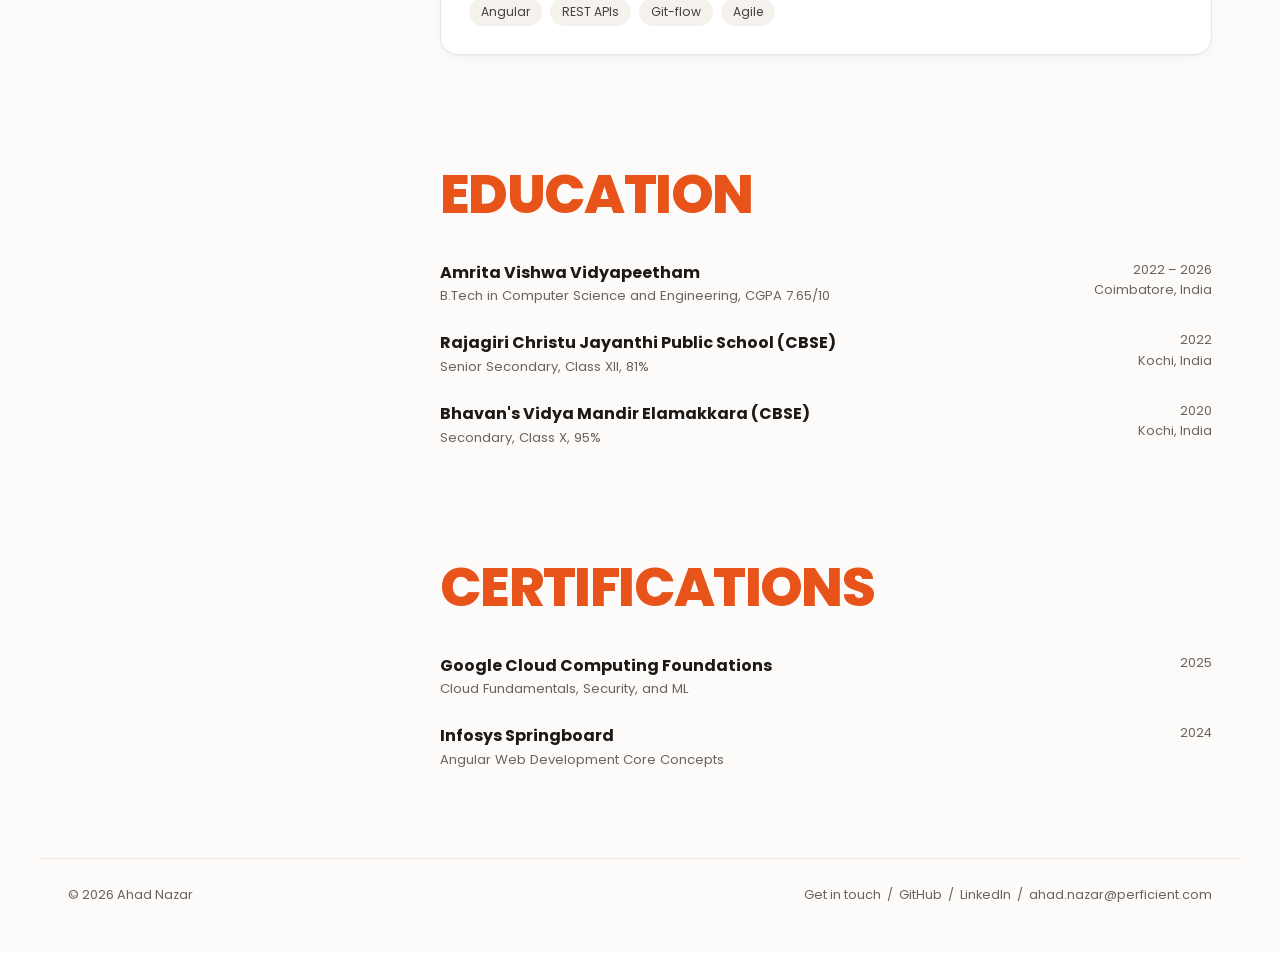
==== commit a69a7db3: "Add files via upload" ====
--- a/experience.html
+++ b/experience.html
@@ -8,7 +8,7 @@
 <meta property="og:title" content="Experience | Ahad Nazar">
 <meta property="og:description" content="Work experience, education, and certifications of Ahad Nazar.">
 <meta property="og:type" content="website">
-<meta name="theme-color" content="#141312">
+<meta name="theme-color" content="#ffffff">
 <link rel="icon" href="data:image/svg+xml,%3Csvg xmlns='http://www.w3.org/2000/svg' viewBox='0 0 64 64'%3E%3Crect width='64' height='64' rx='16' fill='%23e8531a'/%3E%3Ctext x='32' y='45' font-family='Arial' font-weight='800' font-size='36' text-anchor='middle' fill='%23141312'%3EA%3C/text%3E%3C/svg%3E">
 <link rel="preconnect" href="https://fonts.googleapis.com">
 <link rel="preconnect" href="https://fonts.gstatic.com" crossorigin>
--- a/css/style.css
+++ b/css/style.css
@@ -3,17 +3,21 @@
    Edit the variables below to re-theme the whole site.
    ========================================================== */
 :root {
-  --bg: #141312;
-  --surface: #1d1c1a;
-  --surface-2: #272523;
-  --line: #2f2d2a;
-  --text: #ffffff;
-  --muted: #8d8984;
-  --dim: #3a3835;          /* second word of every heading */
-  --orange: #e8531a;
-  --lime: #c8ff3e;
-  --ink: #141312;
+  --bg: #fcfbf9;           /* page */
+  --surface: #ffffff;      /* cards */
+  --surface-2: #f5f2ee;    /* chips, hovered nav item */
+  --line: #ebe6e0;         /* borders */
+  --text: #1c1917;
+  --muted: #6b645d;
+  --dim: #e8531a;          /* second line of every heading */
+  --orange: #e8531a;       /* primary accent */
+  --orange-soft: #fff3ec;
+  --teal: #134e4a;         /* secondary accent */
+  --teal-soft: #cdeae4;
+  --ink: #1c1917;
   --card: #ffffff;
+  --shadow-sm: 0 1px 2px rgba(28, 25, 23, .04), 0 4px 14px -6px rgba(28, 25, 23, .08);
+  --shadow-lg: 0 2px 4px rgba(28, 25, 23, .04), 0 22px 44px -20px rgba(28, 25, 23, .22);
   --ease: cubic-bezier(.2, .8, .2, 1);
   --font: "Poppins", system-ui, -apple-system, "Segoe UI", Roboto, sans-serif;
 }
@@ -23,7 +27,12 @@
 *, *::before, *::after { box-sizing: border-box; }
 html { scroll-behavior: smooth; -webkit-text-size-adjust: 100%; }
 body {
-  margin: 0; background: var(--bg); color: var(--text);
+  margin: 0; color: var(--text);
+  background:
+    radial-gradient(1000px 520px at 85% -10%, rgba(232, 83, 26, .07), transparent 65%),
+    radial-gradient(900px 600px at -10% 110%, rgba(19, 78, 74, .06), transparent 60%),
+    var(--bg);
+  background-attachment: fixed;
   font-family: var(--font); font-size: 1rem; line-height: 1.6;
   -webkit-font-smoothing: antialiased; overflow-x: hidden;
 }
@@ -31,14 +40,16 @@
 a { color: inherit; text-decoration: none; }
 p { margin: 0; }
 h1, h2, h3 { margin: 0; font-weight: 700; }
-:focus-visible { outline: 2px solid var(--lime); outline-offset: 3px; border-radius: 6px; }
+:focus-visible { outline: 2px solid var(--orange); outline-offset: 3px; border-radius: 6px; }
 ::selection { background: var(--orange); color: #fff; }
 
 /* ---------- Icon-only navigation ---------- */
 .nav {
   position: fixed; top: 16px; left: 50%; transform: translateX(-50%);
   z-index: 50; display: flex; gap: 4px; padding: 5px;
-  background: var(--surface); border: 1px solid var(--line); border-radius: 14px;
+  background: rgba(255, 255, 255, .82); border: 1px solid var(--line); border-radius: 14px;
+  box-shadow: var(--shadow-sm);
+  backdrop-filter: blur(12px); -webkit-backdrop-filter: blur(12px);
   animation: navIn .7s var(--ease) both;
 }
 .nav a {
@@ -46,12 +57,12 @@
   border-radius: 10px; color: var(--muted); transition: color .2s, background .2s, transform .2s;
 }
 .nav a svg { width: 18px; height: 18px; }
-.nav a:hover { color: #fff; transform: translateY(-2px); }
-.nav a[aria-current="page"] { background: var(--surface-2); color: #fff; }
+.nav a:hover { color: var(--orange); transform: translateY(-2px); }
+.nav a[aria-current="page"] { background: var(--orange); color: #fff; }
 .nav a::after {
   content: attr(data-label); position: absolute; top: calc(100% + 10px); left: 50%;
   transform: translate(-50%, -4px); opacity: 0; pointer-events: none; white-space: nowrap;
-  background: #fff; color: var(--ink); font-size: .72rem; font-weight: 600;
+  background: var(--ink); color: #fff; font-size: .72rem; font-weight: 600;
   padding: 4px 10px; border-radius: 7px; transition: opacity .2s, transform .2s;
 }
 .nav a:hover::after, .nav a:focus-visible::after { opacity: 1; transform: translate(-50%, 0); }
@@ -72,15 +83,16 @@
 }
 .profile-card {
   position: relative; background: var(--card); color: var(--ink);
-  border-radius: 14px; padding: 12px 12px 22px; text-align: center;
+  border: 1px solid var(--line); border-radius: 16px; padding: 12px 12px 22px; text-align: center;
+  box-shadow: var(--shadow-lg);
   transition: transform .25s ease-out; will-change: transform;
 }
 .arc {
-  position: absolute; border: 2px dashed var(--orange); border-radius: 50%;
+  position: absolute; border: 2px dashed var(--orange); border-radius: 50%; opacity: .55;
   z-index: 0; pointer-events: none; animation: spin 40s linear infinite;
 }
 .arc.a { width: 150px; height: 150px; top: -58px; left: 30px; }
-.arc.b { width: 130px; height: 130px; bottom: -34px; left: -52px; animation-direction: reverse; animation-duration: 55s; }
+.arc.b { width: 130px; height: 130px; bottom: -34px; left: -52px; border-color: var(--teal); animation-direction: reverse; animation-duration: 55s; }
 @keyframes spin { to { transform: rotate(360deg); } }
 
 .photo {
@@ -107,12 +119,15 @@
   0%, 100% { box-shadow: 0 0 0 0 rgba(232, 83, 26, .55); }
   50% { box-shadow: 0 0 0 9px rgba(232, 83, 26, 0); }
 }
-.tagline { margin-top: 26px; color: #5b5853; font-size: .8rem; line-height: 1.5; }
-.meta { margin-top: 6px; color: #8a867f; font-size: .76rem; }
-.socials { display: flex; justify-content: center; gap: 18px; margin-top: 16px; }
-.socials a { color: var(--orange); display: grid; place-items: center; transition: transform .25s var(--ease), color .2s; }
-.socials a:hover { transform: translateY(-4px) scale(1.15); color: var(--ink); }
-.socials svg { width: 17px; height: 17px; }
+.tagline { margin-top: 26px; color: var(--muted); font-size: .8rem; line-height: 1.5; }
+.meta { margin-top: 6px; color: #8a837c; font-size: .76rem; }
+.socials { display: flex; justify-content: center; gap: 10px; margin-top: 16px; }
+.socials a {
+  width: 34px; height: 34px; border-radius: 10px; background: var(--orange-soft); color: var(--orange);
+  display: grid; place-items: center; transition: transform .25s var(--ease), background .2s, color .2s;
+}
+.socials a:hover { transform: translateY(-3px); background: var(--orange); color: #fff; }
+.socials svg { width: 16px; height: 16px; }
 
 /* ---------- Titles (masked line reveal) ---------- */
 .title { text-transform: uppercase; font-weight: 800; letter-spacing: -.03em; line-height: 1; }
@@ -138,7 +153,7 @@
 }
 
 /* ---------- Hero ---------- */
-.lead { margin-top: 22px; max-width: 44ch; font-size: .86rem; color: var(--muted); line-height: 1.7; }
+.lead { margin-top: 22px; max-width: 48ch; font-size: .9rem; color: var(--muted); line-height: 1.75; }
 .stats { display: flex; gap: 34px; margin-top: 40px; flex-wrap: wrap; }
 .stat .num { font-size: clamp(2.2rem, 4.2vw, 3rem); font-weight: 600; letter-spacing: -.03em; line-height: 1; }
 .stat .label { margin-top: 8px; font-size: .62rem; letter-spacing: .06em; text-transform: uppercase; color: var(--muted); line-height: 1.4; }
@@ -146,58 +161,62 @@
 .cards { display: grid; grid-template-columns: 1fr 1fr; gap: 16px; margin-top: 44px; }
 .link-card {
   position: relative; overflow: hidden; min-height: 150px; padding: 18px 18px 16px;
-  border-radius: 8px; display: flex; flex-direction: column; justify-content: space-between;
+  border-radius: 14px; display: flex; flex-direction: column; justify-content: space-between;
   transition: transform .4s var(--ease), box-shadow .4s var(--ease);
 }
 .link-card::before { content: ""; position: absolute; inset: 0; background-repeat: repeat; animation: drift 14s linear infinite; }
 .link-card > * { position: relative; }
-.link-card:hover { transform: translateY(-8px) rotate(-.6deg); }
+.link-card:hover { transform: translateY(-6px); }
 .link-card.orange { background: var(--orange); color: #fff; }
-.link-card.orange:hover { box-shadow: 0 18px 40px -14px rgba(232, 83, 26, .6); }
+.link-card.orange:hover { box-shadow: 0 20px 40px -16px rgba(232, 83, 26, .55); }
 .link-card.orange::before {
   background-image: url("data:image/svg+xml,%3Csvg xmlns='http://www.w3.org/2000/svg' width='180' height='70'%3E%3Cpath d='M0 35Q45 0 90 35T180 35' fill='none' stroke='white' stroke-opacity='.2' stroke-width='3'/%3E%3C/svg%3E");
 }
-.link-card.lime { background: var(--lime); color: var(--ink); }
-.link-card.lime:hover { box-shadow: 0 18px 40px -14px rgba(200, 255, 62, .5); }
+.link-card.lime { background: var(--teal); color: #fff; }
+.link-card.lime:hover { box-shadow: 0 20px 40px -16px rgba(19, 78, 74, .55); }
 .link-card.lime::before {
-  background-image: url("data:image/svg+xml,%3Csvg xmlns='http://www.w3.org/2000/svg' width='120' height='120'%3E%3Cpolyline points='0,70 30,20 60,70 90,20 120,70' fill='none' stroke='%231a6b52' stroke-opacity='.22' stroke-width='6'/%3E%3C/svg%3E");
+  background-image: url("data:image/svg+xml,%3Csvg xmlns='http://www.w3.org/2000/svg' width='120' height='120'%3E%3Cpolyline points='0,70 30,20 60,70 90,20 120,70' fill='none' stroke='white' stroke-opacity='.12' stroke-width='6'/%3E%3C/svg%3E");
 }
 @keyframes drift { to { background-position: 180px 0; } }
 .link-card .ic { width: 22px; height: 22px; }
 .link-card .bottom { display: flex; justify-content: space-between; align-items: flex-end; gap: 12px; }
 .link-card .txt { font-size: .82rem; font-weight: 600; text-transform: uppercase; line-height: 1.35; letter-spacing: .01em; }
 .link-card .btn-sq {
-  flex: none; width: 26px; height: 26px; border: 1.5px solid currentColor; border-radius: 6px;
+  flex: none; width: 28px; height: 28px; border: 1.5px solid currentColor; border-radius: 8px;
   display: grid; place-items: center; transition: background .25s, color .25s, transform .3s var(--ease);
 }
 .link-card .btn-sq svg { width: 13px; height: 13px; }
 .link-card.orange:hover .btn-sq { background: #fff; color: var(--orange); transform: translateX(4px); }
-.link-card.lime:hover .btn-sq { background: var(--ink); color: var(--lime); transform: translateX(4px); }
+.link-card.lime:hover .btn-sq { background: #fff; color: var(--teal); transform: translateX(4px); }
 
 /* ---------- Sections and item rows ---------- */
 .section { margin-top: 108px; }
-.items { display: grid; gap: 26px; }
+.items { display: grid; gap: 14px; }
 .item {
   display: grid; grid-template-columns: 76px minmax(0, 1fr) auto; gap: 8px 20px; align-items: center;
-}
+  padding: 14px; border-radius: 16px; background: var(--surface); border: 1px solid var(--line);
+  box-shadow: var(--shadow-sm);
+  transition: transform .35s var(--ease), box-shadow .35s var(--ease), border-color .3s;
+}
+.item:hover { transform: translateY(-3px); box-shadow: var(--shadow-lg); border-color: #f3c7b0; }
 .item .thumb { transition: transform .45s var(--ease); }
-.item:hover .thumb { transform: scale(1.08) rotate(-3deg); }
+.item:hover .thumb { transform: scale(1.05) rotate(-2deg); }
 .item h3 { font-size: 1.05rem; font-weight: 700; letter-spacing: -.01em; line-height: 1.25; transition: color .2s; }
 .item:hover h3 { color: var(--orange); }
 .item .sub { color: var(--muted); font-size: .8rem; margin-top: 2px; }
 .item .desc { color: var(--muted); font-size: .8rem; margin-top: 6px; max-width: 60ch; }
-.item .arr { align-self: start; color: var(--orange); width: 16px; height: 16px; transition: transform .3s var(--ease); }
-.item:hover .arr { transform: translate(4px, -4px); }
+.item .arr { align-self: start; color: #b3aca5; width: 16px; height: 16px; transition: transform .3s var(--ease), color .2s; }
+.item:hover .arr { color: var(--orange); transform: translate(4px, -4px); }
 .item.static { grid-template-columns: minmax(0, 1fr); }
 
 .thumb {
-  width: 76px; height: 76px; border-radius: 10px; overflow: hidden; flex: none;
+  width: 76px; height: 76px; border-radius: 12px; overflow: hidden; flex: none;
   display: grid; place-items: center; font-weight: 800; font-size: 1.4rem; letter-spacing: -.04em; color: var(--ink);
 }
 .thumb svg { width: 100%; height: 100%; display: block; }
 .thumb.o { background: var(--orange); color: #fff; }
-.thumb.l { background: var(--lime); }
-.thumb.w { background: #fff; }
+.thumb.l { background: var(--teal-soft); color: var(--teal); }
+.thumb.w { background: var(--surface-2); color: var(--ink); }
 
 /* thumbnail micro-animations */
 .sig { fill: #3a3835; animation: sig 3.6s infinite; }
@@ -210,46 +229,69 @@
 
 .pill {
   display: inline-block; margin-top: 10px; padding: 2px 11px; border-radius: 999px;
-  border: 1px solid var(--orange); color: var(--orange); font-size: .7rem; font-weight: 500;
+  background: var(--orange-soft); color: var(--orange); font-size: .7rem; font-weight: 500;
 }
 
 /* ---------- Tools ---------- */
 .tools { display: grid; grid-template-columns: repeat(2, minmax(0, 1fr)); gap: 12px; }
 .tool {
-  display: flex; align-items: center; gap: 14px; padding: 12px; border-radius: 12px;
-  background: var(--surface); border: 1px solid transparent;
-  transition: transform .3s var(--ease), border-color .3s, background .3s;
-}
-.tool:hover { transform: translateY(-4px); border-color: var(--line); background: var(--surface-2); }
+  display: flex; align-items: center; gap: 14px; padding: 12px; border-radius: 14px;
+  background: var(--surface); border: 1px solid var(--line); box-shadow: var(--shadow-sm);
+  transition: transform .3s var(--ease), border-color .3s, box-shadow .3s;
+}
+.tool:hover { transform: translateY(-3px); border-color: #f3c7b0; box-shadow: var(--shadow-lg); }
 .tool .thumb { width: 44px; height: 44px; border-radius: 10px; font-size: .85rem; }
 .tool b { display: block; font-weight: 600; font-size: .92rem; line-height: 1.25; }
 .tool small { color: var(--muted); font-size: .76rem; }
 .tools-group { margin-top: 44px; }
 .tools-group:first-of-type { margin-top: 0; }
-.tools-group h3 { font-size: .95rem; margin-bottom: 14px; color: var(--muted); font-weight: 600; }
+.tools-group h3 {
+  display: flex; align-items: center; gap: 10px;
+  font-size: .78rem; margin-bottom: 14px; color: var(--muted); font-weight: 600;
+  text-transform: uppercase; letter-spacing: .08em;
+}
+.tools-group h3::before { content: ""; width: 18px; height: 2px; border-radius: 2px; background: var(--orange); }
 .see-all { display: inline-block; margin-top: 20px; color: var(--orange); font-size: .85rem; font-weight: 600; }
 .see-all::after { content: ""; display: block; height: 2px; background: currentColor; transform: scaleX(0); transform-origin: left; transition: transform .35s var(--ease); }
 .see-all:hover::after { transform: scaleX(1); }
 
 /* ---------- Detail cards ---------- */
-.detail { background: var(--surface); border-radius: 14px; padding: 28px; margin-bottom: 18px; transition: transform .4s var(--ease); }
-.detail:hover { transform: translateY(-4px); }
+.detail {
+  position: relative; overflow: hidden;
+  background: var(--surface); border: 1px solid var(--line); border-radius: 18px;
+  padding: 28px; margin-bottom: 18px; box-shadow: var(--shadow-sm);
+  transition: transform .4s var(--ease), box-shadow .4s var(--ease), border-color .3s;
+}
+.detail::before {
+  content: ""; position: absolute; inset: 0 0 auto 0; height: 3px;
+  background: linear-gradient(90deg, var(--orange), #f59e6b);
+  transform: scaleX(0); transform-origin: left; transition: transform .5s var(--ease);
+}
+.detail:hover { transform: translateY(-4px); box-shadow: var(--shadow-lg); border-color: #f3c7b0; }
+.detail:hover::before { transform: scaleX(1); }
 .detail-head { display: flex; gap: 18px; align-items: center; }
 .detail-head .grow { flex: 1; min-width: 0; }
 .detail h3 { font-size: clamp(1.15rem, 2.4vw, 1.5rem); letter-spacing: -.02em; line-height: 1.2; }
 .detail .sub { color: var(--muted); margin-top: 4px; font-size: .85rem; }
-.detail .when { color: var(--muted); font-size: .82rem; white-space: nowrap; align-self: flex-start; }
-.detail ul { margin: 22px 0 0; padding-left: 1.1rem; display: grid; gap: 10px; color: #d6d2cc; font-size: .88rem; max-width: 70ch; }
+.detail .when {
+  color: var(--teal); background: var(--teal-soft); font-size: .76rem; font-weight: 500;
+  padding: 3px 10px; border-radius: 999px; white-space: nowrap; align-self: flex-start;
+}
+.detail ul { margin: 22px 0 0; padding-left: 1.1rem; display: grid; gap: 10px; color: #44403c; font-size: .88rem; max-width: 70ch; }
 .detail li::marker { color: var(--orange); }
+.detail code { background: var(--surface-2); padding: 1px 6px; border-radius: 5px; font-size: .82em; }
 .chips { display: flex; flex-wrap: wrap; gap: 8px; margin-top: 22px; }
-.chip { padding: 4px 12px; border-radius: 999px; background: var(--surface-2); font-size: .76rem; transition: background .2s, color .2s; }
-.chip:hover { background: var(--lime); color: var(--ink); }
+.chip {
+  padding: 4px 12px; border-radius: 999px; background: var(--surface-2); color: #44403c;
+  font-size: .76rem; transition: background .2s, color .2s;
+}
+.chip:hover { background: var(--orange-soft); color: var(--orange); }
 .btn-lime {
-  display: inline-flex; margin-top: 24px; padding: 10px 22px; border-radius: 999px;
-  background: var(--lime); color: var(--ink); font-weight: 600; font-size: .85rem;
-  transition: transform .3s var(--ease), box-shadow .3s;
-}
-.btn-lime:hover { transform: translateY(-3px); box-shadow: 0 12px 26px -12px rgba(200, 255, 62, .6); }
+  display: inline-flex; align-items: center; gap: 6px; margin-top: 24px; padding: 10px 22px; border-radius: 999px;
+  background: var(--ink); color: #fff; font-weight: 600; font-size: .85rem;
+  transition: transform .3s var(--ease), box-shadow .3s, background .2s;
+}
+.btn-lime:hover { transform: translateY(-2px); background: var(--orange); box-shadow: 0 12px 26px -12px rgba(232, 83, 26, .6); }
 
 .edu { display: grid; gap: 24px; }
 .edu .row { display: flex; justify-content: space-between; gap: 20px; }
@@ -268,14 +310,14 @@
 }
 .contact-form textarea { min-height: 130px; resize: vertical; }
 .contact-form input:focus, .contact-form select:focus, .contact-form textarea:focus {
-  outline: none; border-color: var(--orange); box-shadow: 0 0 0 3px rgba(232, 83, 26, .25);
+  outline: none; border-color: var(--orange); box-shadow: 0 0 0 3px rgba(232, 83, 26, .18);
 }
 .contact-form button {
   justify-self: start; padding: 13px 30px; border: 0; border-radius: 999px; background: var(--orange);
-  color: var(--ink); font: inherit; font-weight: 700; font-size: .9rem; cursor: pointer;
+  color: #fff; font: inherit; font-weight: 600; font-size: .9rem; cursor: pointer;
   transition: transform .3s var(--ease), background .2s;
 }
-.contact-form button:hover { transform: translateY(-3px); background: var(--lime); }
+.contact-form button:hover { transform: translateY(-2px); background: var(--ink); }
 .form-note { color: var(--muted); font-size: .76rem; }
 
 /* ---------- Footer ---------- */
